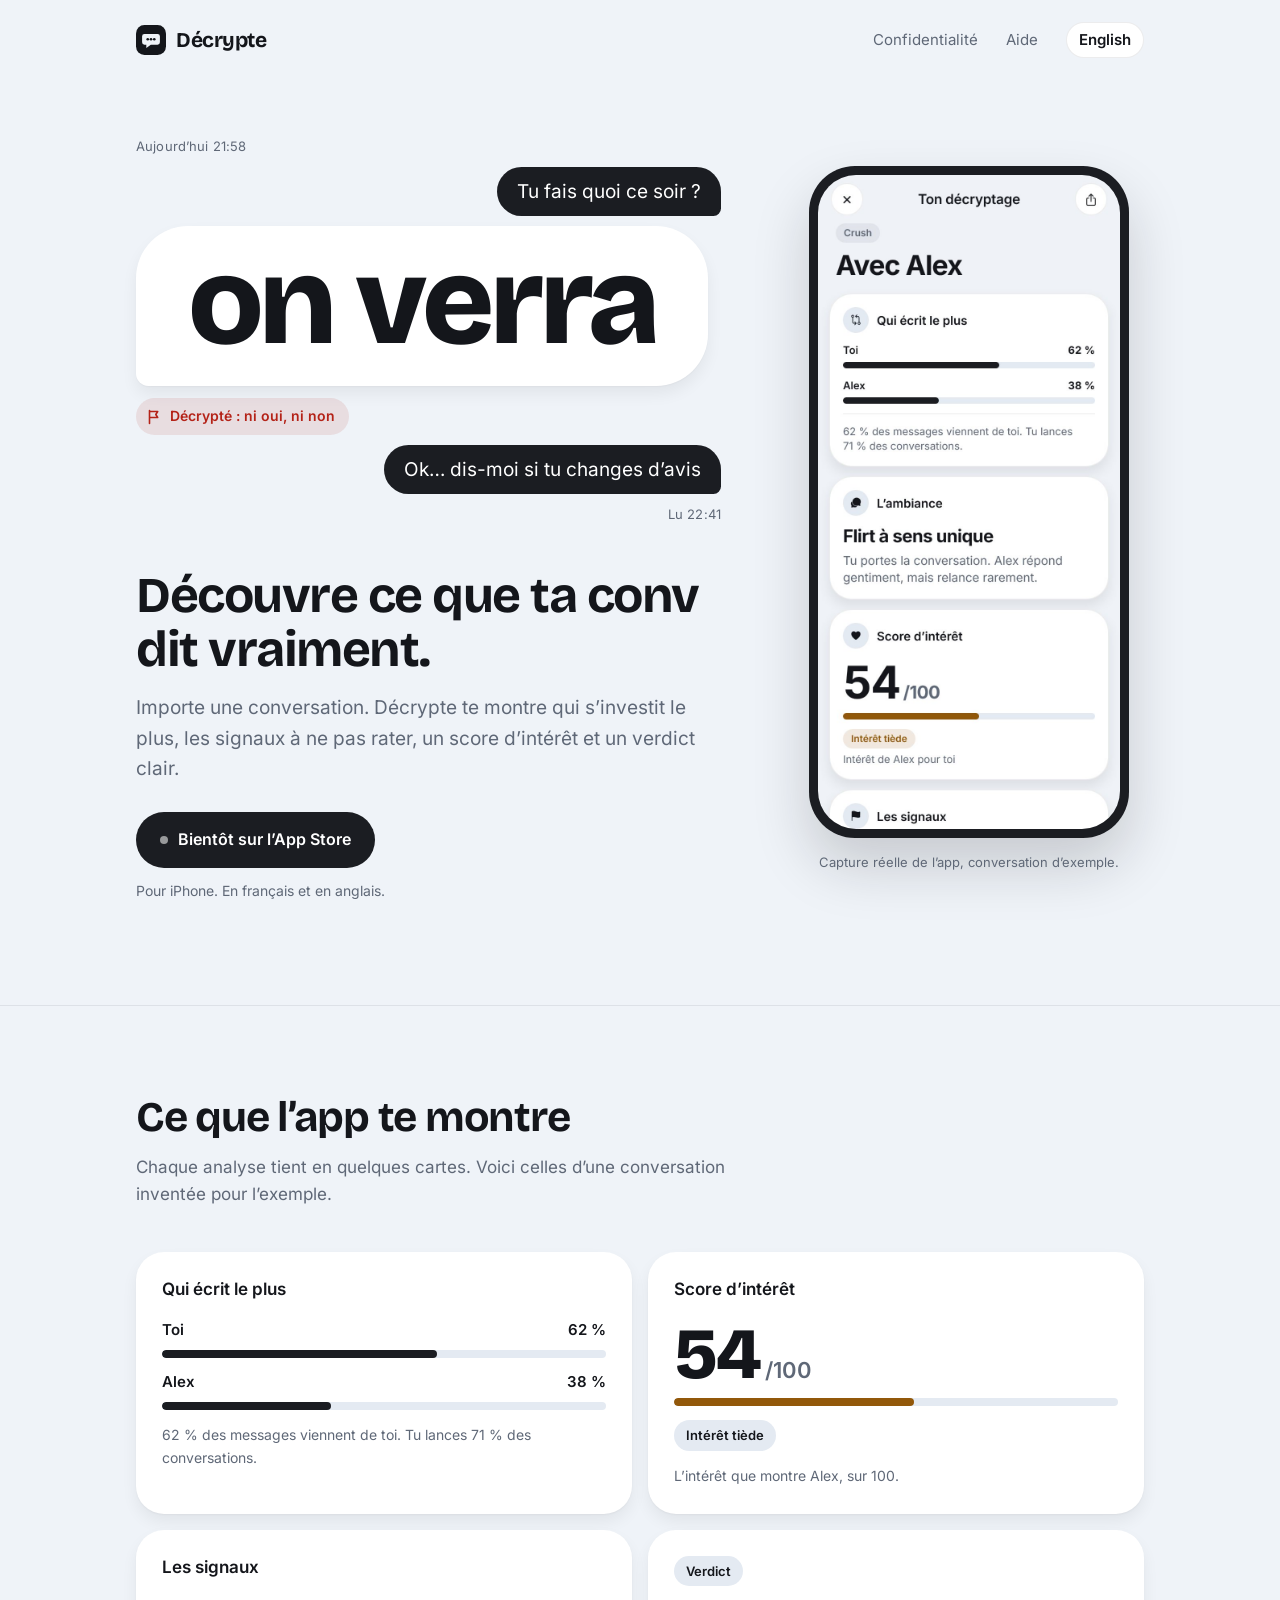
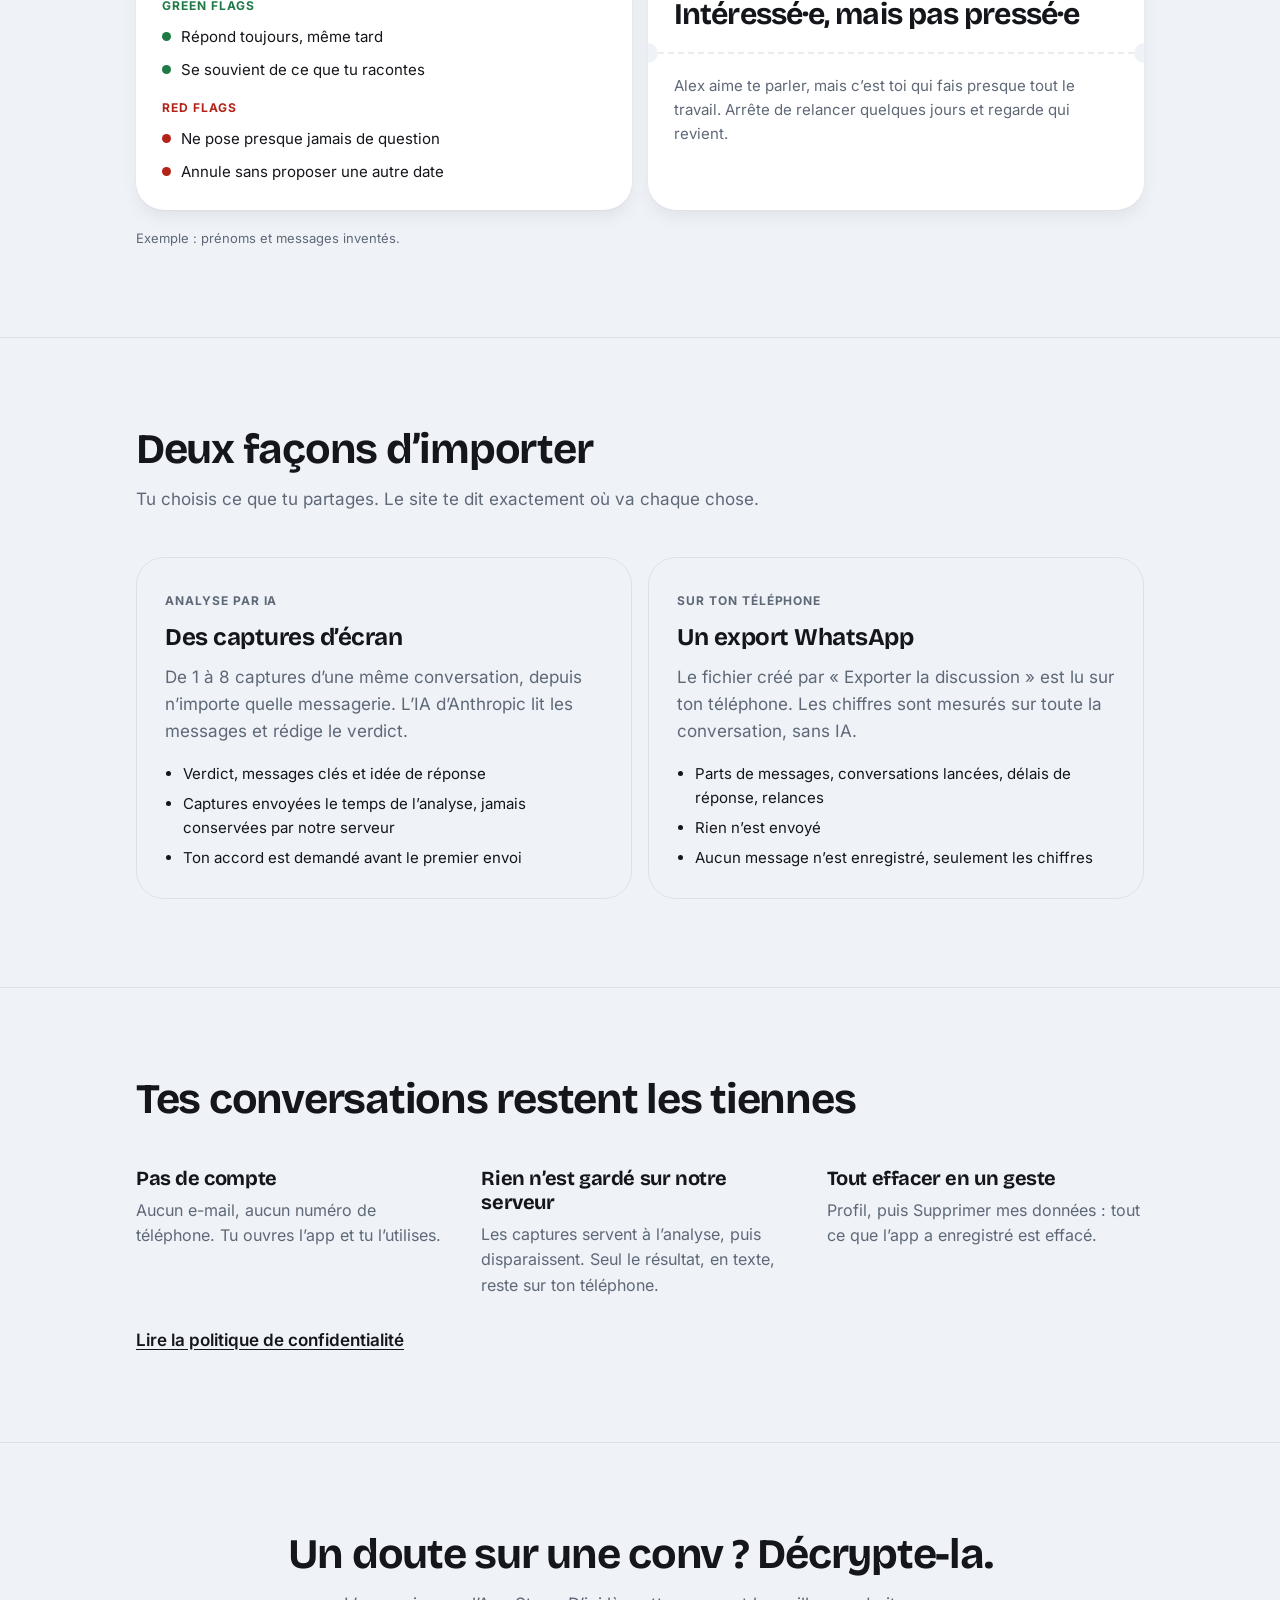
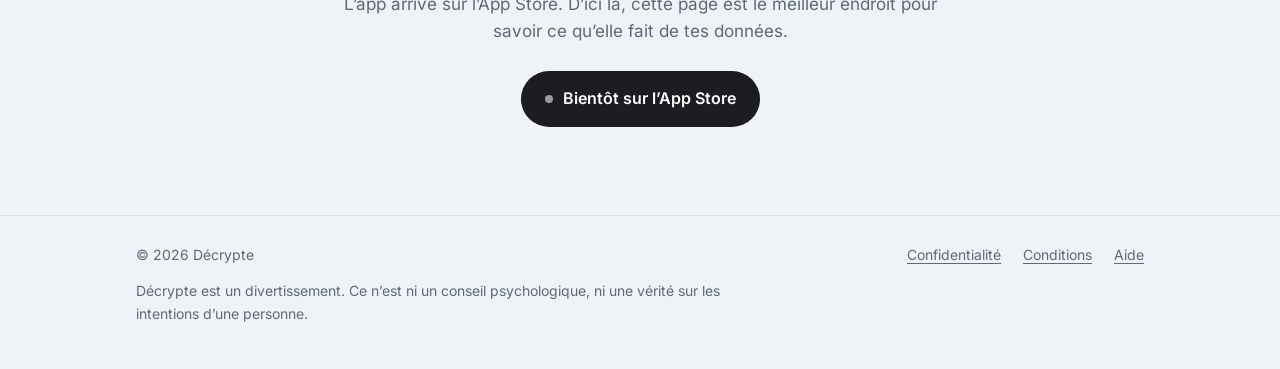
==== index.html @ 1b35c66e "Site de Décrypte : accueil, confidentialité, conditions et aide (français et anglais)" ====
<!doctype html>
<html lang="fr">
<head>
<meta charset="utf-8">
<meta name="viewport" content="width=device-width, initial-scale=1">
<title>Décrypte · Découvre ce que ta conv dit vraiment</title>
<meta name="description" content="Décrypte analyse une conversation par messages : qui s’investit le plus, les signaux, un score d’intérêt et un verdict. Bientôt sur l’App Store.">
<meta name="theme-color" content="#eff3f8" media="(prefers-color-scheme: light)">
<meta name="theme-color" content="#0e1116" media="(prefers-color-scheme: dark)">
<meta property="og:title" content="Décrypte · Découvre ce que ta conv dit vraiment">
<meta property="og:description" content="Décrypte analyse une conversation par messages : qui s’investit le plus, les signaux, un score d’intérêt et un verdict. Bientôt sur l’App Store.">
<meta property="og:type" content="website">
<link rel="alternate" hreflang="fr" href="/">
<link rel="alternate" hreflang="en" href="/en">
<link rel="icon" href="/assets/favicon.svg" type="image/svg+xml">
<link rel="preload" href="/assets/fonts/bricolage-grotesque.woff2" as="font" type="font/woff2" crossorigin>
<link rel="stylesheet" href="/assets/site.css">
</head>
<body>
<header class="wrap top">
  <a class="brand" href="/"><svg viewBox="0 0 32 32" aria-hidden="true"><rect width="32" height="32" rx="9" fill="currentColor"/><path d="M9 9.5h14a2.5 2.5 0 0 1 2.5 2.5v6.5A2.5 2.5 0 0 1 23 21h-7.2L11 24.6V21H9a2.5 2.5 0 0 1-2.5-2.5V12A2.5 2.5 0 0 1 9 9.5Z" fill="var(--bg)"/><circle cx="12.5" cy="15.25" r="1.4" fill="currentColor"/><circle cx="16" cy="15.25" r="1.4" fill="currentColor"/><circle cx="19.5" cy="15.25" r="1.4" fill="currentColor"/></svg>Décrypte</a>
  <nav class="top-links" aria-label="Accueil">
    <a class="hide-s" href="/privacy">Confidentialité</a>
    <a class="hide-s" href="/support">Aide</a>
    <a class="lang" href="/en" lang="en">English</a>
  </nav>
</header>
<main>
<div class="wrap hero">
  <div>
    <div class="thread" aria-hidden="true">
      <p class="stamp">Aujourd’hui 21:58</p>
      <p class="bubble out">Tu fais quoi ce soir ?</p>
      <p class="bubble in loud">on verra</p>
      <p class="decoded"><svg viewBox="0 0 16 16" aria-hidden="true"><path d="M3.5 1.5v13M3.5 2.5h8.2l-1.9 3 1.9 3H3.5" fill="none" stroke="currentColor" stroke-width="1.6" stroke-linecap="round" stroke-linejoin="round"/></svg>Décrypté : ni oui, ni non</p>
      <p class="bubble out">Ok… dis-moi si tu changes d’avis</p>
      <p class="stamp read">Lu 22:41</p>
    </div>
    <h1>Découvre ce que ta conv dit vraiment.</h1>
    <p class="lede">Importe une conversation. Décrypte te montre qui s’investit le plus, les signaux à ne pas rater, un score d’intérêt et un verdict clair.</p>
    <p class="soon"><i></i>Bientôt sur l’App Store</p>
    <p class="soon-note">Pour iPhone. En français et en anglais.</p>
  </div>
  <figure class="phone">
    <div class="phone-frame"><img src="/assets/app-resultat.jpg" width="750" height="1624" alt="Capture réelle de l’app, conversation d’exemple."></div>
    <figcaption>Capture réelle de l’app, conversation d’exemple.</figcaption>
  </figure>
</div>

<section class="band">
  <div class="wrap">
    <h2>Ce que l’app te montre</h2>
    <p class="intro">Chaque analyse tient en quelques cartes. Voici celles d’une conversation inventée pour l’exemple.</p>
    <div class="cards">
      <article class="card">
        <h3>Qui écrit le plus</h3>
        <div class="bar"><span>Toi</span><span>62 %</span></div><div class="track"><b style="width:62%"></b></div>
        <div class="bar"><span>Alex</span><span>38 %</span></div><div class="track"><b style="width:38%"></b></div>
        <p class="small">62 % des messages viennent de toi. Tu lances 71 % des conversations.</p>
      </article>
      <article class="card">
        <h3>Score d’intérêt</h3>
        <p class="score">54<span> /100</span></p>
        <div class="track warm"><b style="width:54%"></b></div>
        <span class="pill">Intérêt tiède</span>
        <p class="small">L’intérêt que montre Alex, sur 100.</p>
      </article>
      <article class="card">
        <h3>Les signaux</h3>
        <p class="label g">Green flags</p>
        <ul class="flags"><li class="g">Répond toujours, même tard</li><li class="g">Se souvient de ce que tu racontes</li></ul>
        <p class="label r">Red flags</p>
        <ul class="flags"><li class="r">Ne pose presque jamais de question</li><li class="r">Annule sans proposer une autre date</li></ul>
      </article>
      <article class="card ticket">
        <div class="ticket-top"><span class="pill" style="margin-top:0">Verdict</span><p class="verdict">Intéressé·e, mais pas pressé·e</p></div>
        <div class="ticket-cut"></div>
        <p class="ticket-bottom">Alex aime te parler, mais c’est toi qui fais presque tout le travail. Arrête de relancer quelques jours et regarde qui revient.</p>
      </article>
    </div>
    <p class="sample">Exemple : prénoms et messages inventés.</p>
  </div>
</section>

<section class="band">
  <div class="wrap">
    <h2>Deux façons d’importer</h2>
    <p class="intro">Tu choisis ce que tu partages. Le site te dit exactement où va chaque chose.</p>
    <div class="ways"><article class="way"><span class="where">Analyse par IA</span><h3>Des captures d’écran</h3><p>De 1 à 8 captures d’une même conversation, depuis n’importe quelle messagerie. L’IA d’Anthropic lit les messages et rédige le verdict.</p><ul><li>Verdict, messages clés et idée de réponse</li><li>Captures envoyées le temps de l’analyse, jamais conservées par notre serveur</li><li>Ton accord est demandé avant le premier envoi</li></ul></article><article class="way"><span class="where">Sur ton téléphone</span><h3>Un export WhatsApp</h3><p>Le fichier créé par « Exporter la discussion » est lu sur ton téléphone. Les chiffres sont mesurés sur toute la conversation, sans IA.</p><ul><li>Parts de messages, conversations lancées, délais de réponse, relances</li><li>Rien n’est envoyé</li><li>Aucun message n’est enregistré, seulement les chiffres</li></ul></article></div>
  </div>
</section>

<section class="band">
  <div class="wrap">
    <h2>Tes conversations restent les tiennes</h2>
    <div class="facts"><div><h3>Pas de compte</h3><p>Aucun e-mail, aucun numéro de téléphone. Tu ouvres l’app et tu l’utilises.</p></div><div><h3>Rien n’est gardé sur notre serveur</h3><p>Les captures servent à l’analyse, puis disparaissent. Seul le résultat, en texte, reste sur ton téléphone.</p></div><div><h3>Tout effacer en un geste</h3><p>Profil, puis Supprimer mes données : tout ce que l’app a enregistré est effacé.</p></div></div>
    <a class="more" href="/privacy">Lire la politique de confidentialité</a>
  </div>
</section>

<section class="band closing">
  <div class="wrap">
    <h2>Un doute sur une conv ? Décrypte-la.</h2>
    <p class="intro">L’app arrive sur l’App Store. D’ici là, cette page est le meilleur endroit pour savoir ce qu’elle fait de tes données.</p>
    <p class="soon"><i></i>Bientôt sur l’App Store</p>
  </div>
</section>
</main>
<footer class="foot">
  <div class="wrap">
    <div class="foot-row">
      <span>© 2026 Décrypte</span>
      <nav aria-label="Décrypte">
        <a href="/privacy">Confidentialité</a>
        <a href="/terms">Conditions</a>
        <a href="/support">Aide</a>
      </nav>
    </div>
    <p class="fine">Décrypte est un divertissement. Ce n’est ni un conseil psychologique, ni une vérité sur les intentions d’une personne.</p>
  </div>
</footer>
</body>
</html>
---- assets/site.css ----
/* Site de Décrypte. Couleurs et rayons repris du thème de l’app (« Brume claire », src/theme.ts). */
@font-face {
  font-family: "Bricolage Grotesque";
  src: url("/assets/fonts/bricolage-grotesque.woff2") format("woff2");
  font-weight: 200 800;
  font-display: swap;
}
@font-face {
  font-family: "Inter";
  src: url("/assets/fonts/inter.woff2") format("woff2");
  font-weight: 100 900;
  font-display: swap;
}

:root {
  --bg: #eff3f8;
  --surface: #ffffff;
  --raised: #e4eaf2;
  --ink: #14161b;
  --muted: #5f6877;
  --line: rgba(20, 22, 27, 0.08);
  --accent: #1b1d22;
  --on-accent: #ffffff;
  --green: #1f7a45;
  --red: #b42318;
  --red-soft: rgba(180, 35, 24, 0.1);
  --warn: #92580a;
  --shadow: 0 8px 16px rgba(0, 0, 0, 0.06), 0 1px 2px rgba(0, 0, 0, 0.04);
  --shadow-float: 0 28px 56px rgba(20, 22, 27, 0.18);
  --display: "Bricolage Grotesque", "Inter", system-ui, sans-serif;
  --body: "Inter", system-ui, -apple-system, "Segoe UI", sans-serif;
  --gutter: clamp(20px, 5vw, 56px);
  color-scheme: light dark;
}
@media (prefers-color-scheme: dark) {
  :root {
    --bg: #0e1116;
    --surface: #171b22;
    --raised: #212630;
    --ink: #f1f4f9;
    --muted: #9aa3b2;
    --line: rgba(241, 244, 249, 0.1);
    --accent: #f1f4f9;
    --on-accent: #0e1116;
    --green: #6fd09a;
    --red: #f4897b;
    --red-soft: rgba(244, 137, 123, 0.14);
    --warn: #e8b866;
    --shadow: 0 8px 16px rgba(0, 0, 0, 0.3);
    --shadow-float: 0 28px 56px rgba(0, 0, 0, 0.5);
  }
}

* { box-sizing: border-box; }
html { -webkit-text-size-adjust: 100%; scroll-behavior: smooth; }
body {
  margin: 0;
  background: var(--bg);
  color: var(--ink);
  font: 400 17px/1.6 var(--body);
  -webkit-font-smoothing: antialiased;
}
img { max-width: 100%; display: block; }
a { color: inherit; text-underline-offset: 3px; }
a:focus-visible, .lang:focus-visible { outline: 2px solid var(--ink); outline-offset: 3px; border-radius: 6px; }
h1, h2, h3, p { margin: 0; }

.wrap { max-width: 1120px; margin: 0 auto; padding: 0 var(--gutter); }

/* ---------- barre du haut ---------- */
.top { display: flex; align-items: center; justify-content: space-between; gap: 16px; padding-block: 22px; }
.brand { display: inline-flex; align-items: center; gap: 10px; text-decoration: none; font: 700 21px/1 var(--display); letter-spacing: -0.02em; }
.brand svg { width: 30px; height: 30px; }
.top-links { display: flex; align-items: center; gap: clamp(12px, 3vw, 28px); font-size: 15px; color: var(--muted); }
.top-links a { text-decoration: none; }
.top-links a:hover { color: var(--ink); }
.lang { border: 1px solid var(--line); border-radius: 999px; padding: 5px 12px; font-weight: 600; color: var(--ink); background: var(--surface); }
@media (max-width: 560px) { .top-links .hide-s { display: none; } }

/* ---------- ouverture : un fil de messages ---------- */
.hero { display: grid; gap: clamp(32px, 6vw, 72px); align-items: center; padding-block: clamp(24px, 5vw, 56px) clamp(56px, 8vw, 104px); }
@media (min-width: 900px) { .hero { grid-template-columns: minmax(0, 1.25fr) minmax(0, 0.75fr); } }

.thread { display: grid; gap: 10px; margin-bottom: clamp(28px, 4vw, 44px); }
.stamp { font-size: 13px; color: var(--muted); letter-spacing: 0.01em; }
.bubble { max-width: 100%; width: fit-content; padding: 12px 20px; border-radius: 26px; font-size: clamp(16px, 2vw, 19px); line-height: 1.35; }
.bubble.out { justify-self: end; background: var(--accent); color: var(--on-accent); border-bottom-right-radius: 8px; }
.bubble.in { background: var(--surface); box-shadow: var(--shadow); border-bottom-left-radius: 8px; }
/* Le message qui pose question, en très grand : c’est lui qu’on décrypte. */
.bubble.loud {
  padding: 0.14em 0.42em 0.2em;
  border-radius: 0.42em;
  border-bottom-left-radius: 0.1em;
  font: 800 clamp(60px, 10.5vw, 124px) / 0.95 var(--display);
  white-space: nowrap;
  letter-spacing: -0.045em;
}
.decoded { display: inline-flex; align-items: center; gap: 8px; width: fit-content; margin-top: 2px; padding: 7px 14px 7px 10px; border-radius: 999px; background: var(--red-soft); color: var(--red); font-size: 14px; font-weight: 600; }
.decoded svg { width: 16px; height: 16px; flex: none; }
.read { justify-self: end; }

.hero h1 { font: 700 clamp(30px, 4.4vw, 50px) / 1.08 var(--display); letter-spacing: -0.03em; max-width: 15em; }
.lede { margin-top: 16px; max-width: 34em; color: var(--muted); font-size: clamp(17px, 1.6vw, 19px); }
.soon { display: inline-flex; align-items: center; gap: 10px; margin-top: 28px; padding: 15px 24px; border-radius: 999px; background: var(--accent); color: var(--on-accent); font-weight: 600; font-size: 16px; }
.soon i { width: 8px; height: 8px; border-radius: 50%; background: currentColor; opacity: 0.55; }
.soon-note { margin-top: 12px; font-size: 14px; color: var(--muted); }

.phone { justify-self: center; width: min(100%, 320px); margin: 0; }
.phone-frame { padding: 9px; border-radius: 46px; background: var(--accent); box-shadow: var(--shadow-float); }
.phone-frame img { border-radius: 38px; width: 100%; height: auto; }
.phone figcaption { margin-top: 14px; text-align: center; font-size: 13px; color: var(--muted); }

/* Apparition du fil, une seule fois, au chargement. */
@media (prefers-reduced-motion: no-preference) {
  .thread > * { opacity: 0; transform: translateY(10px); animation: rise 0.5s cubic-bezier(0.2, 0.7, 0.2, 1) forwards; }
  .thread > :nth-child(2) { animation-delay: 0.15s; }
  .thread > :nth-child(3) { animation-delay: 0.55s; }
  .thread > :nth-child(4) { animation-delay: 1.25s; }
  .thread > :nth-child(5) { animation-delay: 1.7s; }
  .thread > :nth-child(6) { animation-delay: 1.85s; }
  @keyframes rise { to { opacity: 1; transform: none; } }
}

/* ---------- sections ---------- */
.band { padding: clamp(48px, 7vw, 88px) 0; border-top: 1px solid var(--line); }
.band h2 { font: 700 clamp(28px, 3.6vw, 42px) / 1.1 var(--display); letter-spacing: -0.03em; max-width: 18em; }
.band .intro { margin-top: 14px; max-width: 38em; color: var(--muted); }

.cards { display: grid; gap: 16px; margin-top: clamp(28px, 4vw, 44px); }
@media (min-width: 720px) { .cards { grid-template-columns: repeat(2, minmax(0, 1fr)); } }
.card { background: var(--surface); border-radius: 28px; padding: 26px; box-shadow: var(--shadow); }
.card h3 { font: 600 17px/1.3 var(--body); margin-bottom: 18px; }
.card .small { margin-top: 14px; font-size: 14px; color: var(--muted); }

.bar { display: flex; justify-content: space-between; font-size: 15px; font-weight: 600; margin-top: 12px; }
.track { height: 8px; margin-top: 8px; border-radius: 999px; background: var(--raised); overflow: hidden; }
.track b { display: block; height: 100%; border-radius: 999px; background: var(--accent); }
.track.warm b { background: var(--warn); }

.score { font: 800 72px/1 var(--display); letter-spacing: -0.04em; }
.score span { font: 600 22px/1 var(--body); color: var(--muted); letter-spacing: 0; }
.pill { display: inline-block; margin-top: 14px; padding: 5px 12px; border-radius: 999px; background: var(--raised); font-size: 13px; font-weight: 600; }

.flags { list-style: none; margin: 0; padding: 0; display: grid; gap: 9px; font-size: 15px; }
.flags li { display: flex; gap: 10px; align-items: baseline; }
.flags li::before { content: ""; flex: none; width: 9px; height: 9px; border-radius: 50%; transform: translateY(-1px); }
.flags .g::before { background: var(--green); }
.flags .r::before { background: var(--red); }
.label { margin: 16px 0 10px; font-size: 12px; font-weight: 700; letter-spacing: 0.08em; text-transform: uppercase; }
.label.g { color: var(--green); margin-top: 0; }
.label.r { color: var(--red); }

/* La carte verdict de l’app : un billet découpé par une perforation. */
.ticket { position: relative; padding: 0; overflow: hidden; }
.ticket-top { padding: 26px 26px 20px; }
.ticket-top .verdict { font: 700 clamp(24px, 2.6vw, 30px) / 1.12 var(--display); letter-spacing: -0.03em; margin-top: 12px; }
.ticket-cut { position: relative; border-top: 2px dashed var(--line); }
.ticket-cut::before, .ticket-cut::after { content: ""; position: absolute; top: -11px; width: 20px; height: 20px; border-radius: 50%; background: var(--bg); }
.ticket-cut::before { left: -10px; }
.ticket-cut::after { right: -10px; }
.ticket-bottom { padding: 20px 26px 26px; color: var(--muted); font-size: 15px; }
.sample { margin-top: 18px; font-size: 13px; color: var(--muted); }

.ways { display: grid; gap: 16px; margin-top: clamp(28px, 4vw, 44px); }
@media (min-width: 720px) { .ways { grid-template-columns: repeat(2, minmax(0, 1fr)); } }
.way { border: 1px solid var(--line); border-radius: 28px; padding: 28px; }
.way h3 { font: 700 24px/1.15 var(--display); letter-spacing: -0.02em; }
.way .where { display: inline-block; margin-bottom: 14px; font-size: 12px; font-weight: 700; letter-spacing: 0.08em; text-transform: uppercase; color: var(--muted); }
.way p { margin-top: 12px; color: var(--muted); }
.way ul { margin: 16px 0 0; padding: 0 0 0 18px; display: grid; gap: 6px; font-size: 15px; }

.facts { display: grid; gap: 28px; margin-top: clamp(28px, 4vw, 44px); }
@media (min-width: 720px) { .facts { grid-template-columns: repeat(3, minmax(0, 1fr)); } }
.facts h3 { font: 700 20px/1.2 var(--display); letter-spacing: -0.02em; }
.facts p { margin-top: 8px; color: var(--muted); font-size: 16px; }
.more { display: inline-block; margin-top: 28px; font-weight: 600; }

.closing { text-align: center; }
.closing h2 { margin: 0 auto; }
.closing .soon { margin-top: 26px; }
.closing .intro { margin-left: auto; margin-right: auto; }

/* ---------- pied de page ---------- */
.foot { border-top: 1px solid var(--line); padding: 28px 0 44px; font-size: 14px; color: var(--muted); }
.foot-row { display: flex; flex-wrap: wrap; gap: 10px 24px; align-items: center; justify-content: space-between; }
.foot nav { display: flex; flex-wrap: wrap; gap: 8px 22px; }
.foot .fine { margin-top: 14px; max-width: 46em; }

/* ---------- pages de texte (confidentialité, conditions, aide) ---------- */
.doc { max-width: 720px; padding: clamp(24px, 5vw, 56px) 0 clamp(56px, 8vw, 96px); }
.doc h1 { font: 700 clamp(36px, 6vw, 60px) / 1.02 var(--display); letter-spacing: -0.035em; }
.doc .updated { margin-top: 14px; font-size: 14px; color: var(--muted); }
.doc section { margin-top: 36px; }
.doc h2 { font: 700 22px/1.25 var(--display); letter-spacing: -0.02em; }
.doc section p { margin-top: 10px; color: var(--muted); }
.doc section p a { color: var(--ink); font-weight: 600; }
.doc ol { margin: 10px 0 0; padding-left: 22px; color: var(--muted); display: grid; gap: 4px; }
.back { display: inline-block; margin-top: 44px; font-weight: 600; }
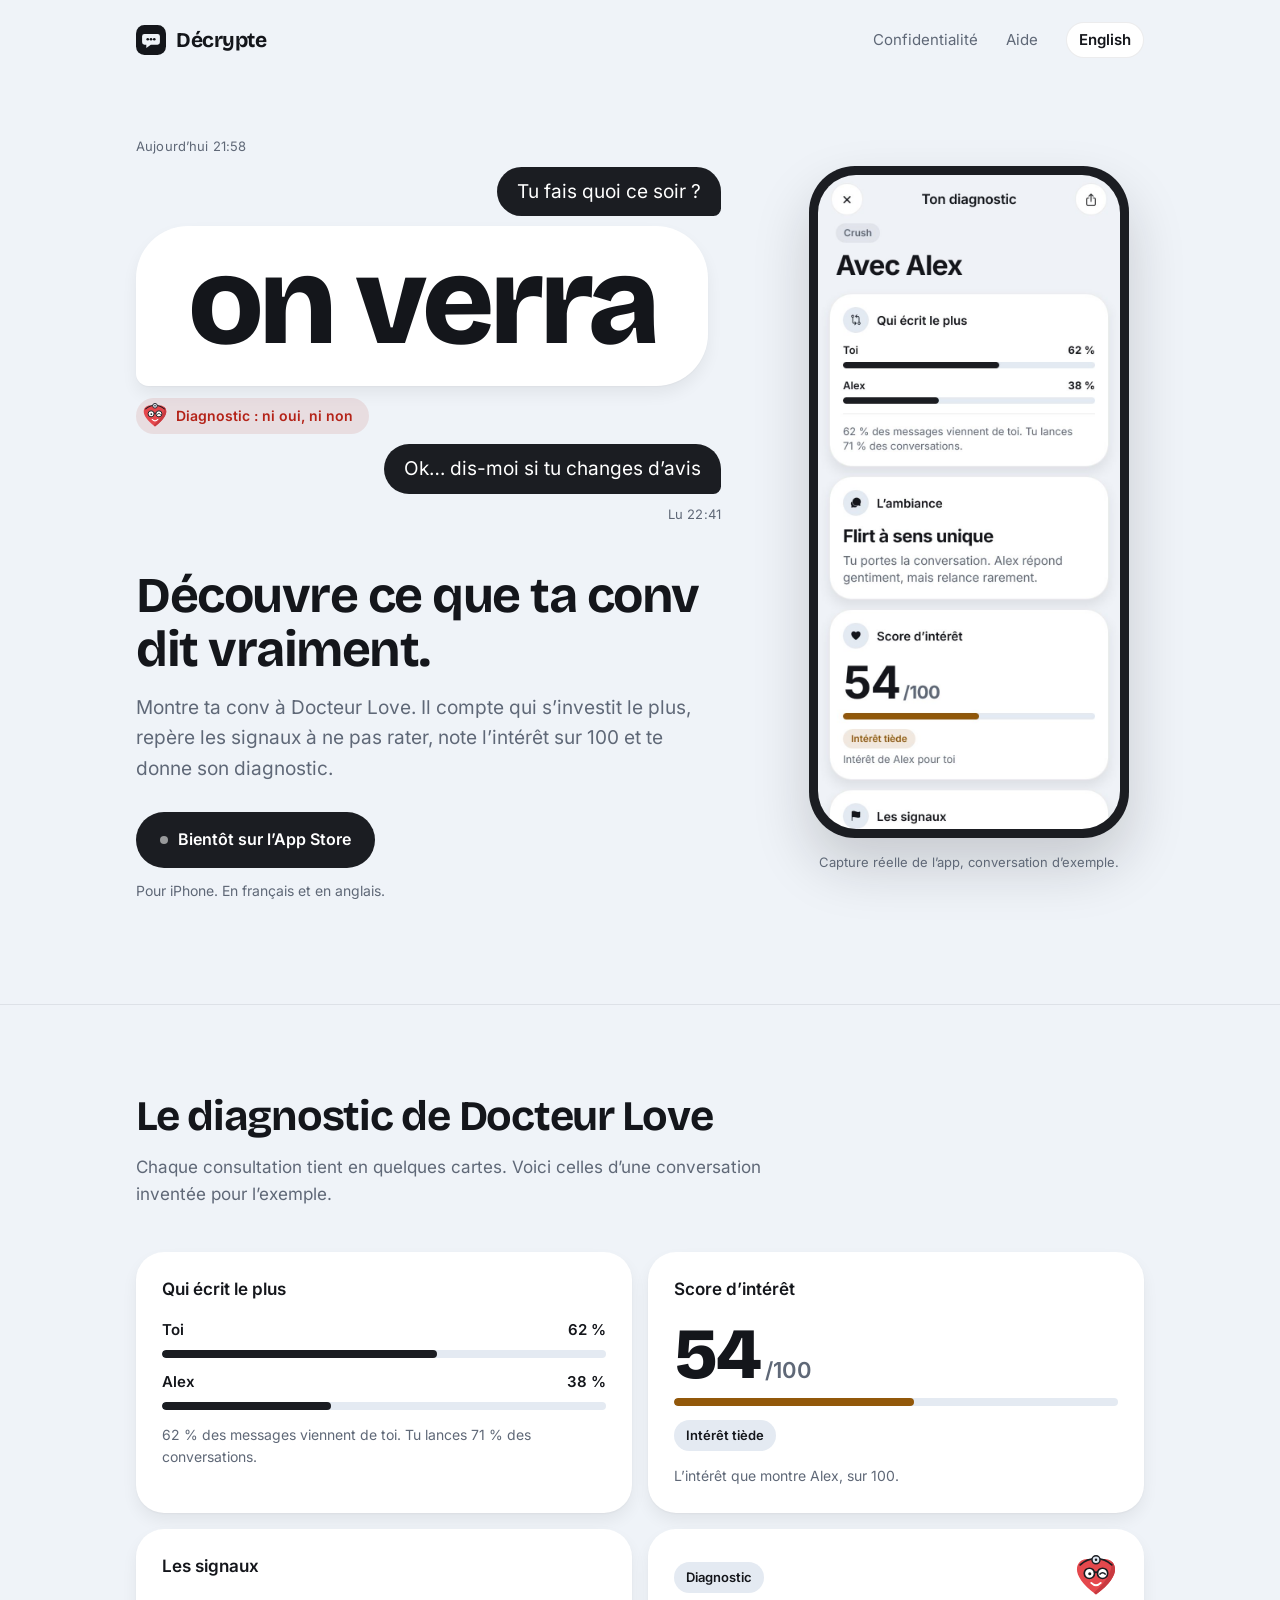
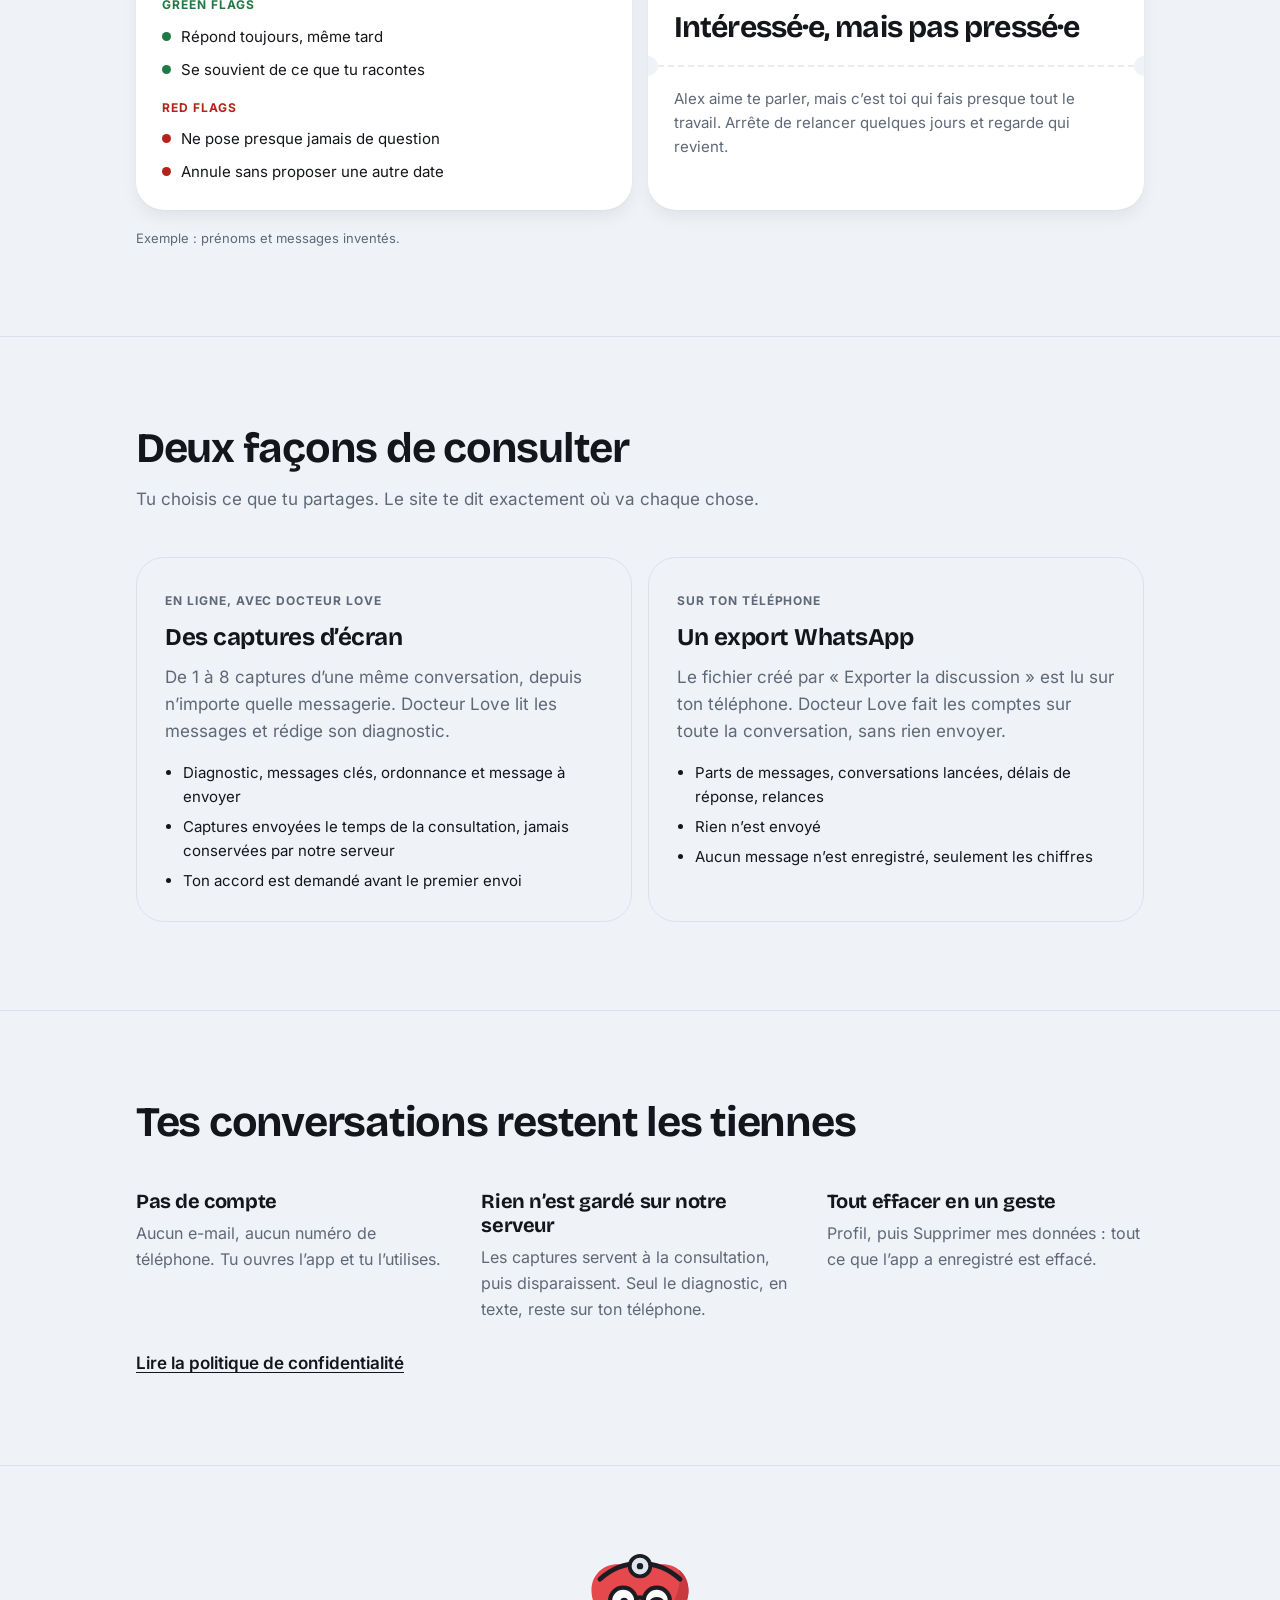
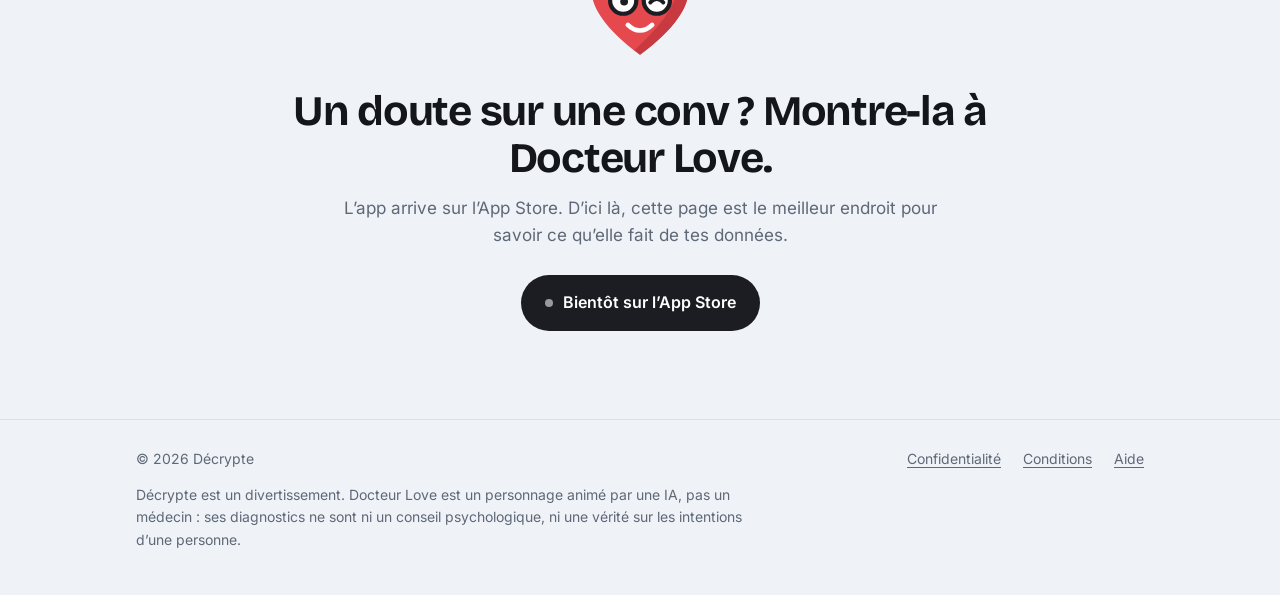
==== commit 9444f6b2: "Docteur Love arrive sur le site : accueil, carte diagnostic et textes" ====
--- a/index.html
+++ b/index.html
@@ -4,11 +4,11 @@
 <meta charset="utf-8">
 <meta name="viewport" content="width=device-width, initial-scale=1">
 <title>Décrypte · Découvre ce que ta conv dit vraiment</title>
-<meta name="description" content="Décrypte analyse une conversation par messages : qui s’investit le plus, les signaux, un score d’intérêt et un verdict. Bientôt sur l’App Store.">
+<meta name="description" content="Montre ta conversation à Docteur Love : qui s’investit le plus, les signaux, un score d’intérêt et son diagnostic. Bientôt sur l’App Store.">
 <meta name="theme-color" content="#eff3f8" media="(prefers-color-scheme: light)">
 <meta name="theme-color" content="#0e1116" media="(prefers-color-scheme: dark)">
 <meta property="og:title" content="Décrypte · Découvre ce que ta conv dit vraiment">
-<meta property="og:description" content="Décrypte analyse une conversation par messages : qui s’investit le plus, les signaux, un score d’intérêt et un verdict. Bientôt sur l’App Store.">
+<meta property="og:description" content="Montre ta conversation à Docteur Love : qui s’investit le plus, les signaux, un score d’intérêt et son diagnostic. Bientôt sur l’App Store.">
 <meta property="og:type" content="website">
 <link rel="alternate" hreflang="fr" href="/">
 <link rel="alternate" hreflang="en" href="/en">
@@ -32,12 +32,12 @@
       <p class="stamp">Aujourd’hui 21:58</p>
       <p class="bubble out">Tu fais quoi ce soir ?</p>
       <p class="bubble in loud">on verra</p>
-      <p class="decoded"><svg viewBox="0 0 16 16" aria-hidden="true"><path d="M3.5 1.5v13M3.5 2.5h8.2l-1.9 3 1.9 3H3.5" fill="none" stroke="currentColor" stroke-width="1.6" stroke-linecap="round" stroke-linejoin="round"/></svg>Décrypté : ni oui, ni non</p>
+      <p class="decoded"><img src="/assets/doctor-love.svg" width="26" height="26" alt="">Diagnostic : ni oui, ni non</p>
       <p class="bubble out">Ok… dis-moi si tu changes d’avis</p>
       <p class="stamp read">Lu 22:41</p>
     </div>
     <h1>Découvre ce que ta conv dit vraiment.</h1>
-    <p class="lede">Importe une conversation. Décrypte te montre qui s’investit le plus, les signaux à ne pas rater, un score d’intérêt et un verdict clair.</p>
+    <p class="lede">Montre ta conv à Docteur Love. Il compte qui s’investit le plus, repère les signaux à ne pas rater, note l’intérêt sur 100 et te donne son diagnostic.</p>
     <p class="soon"><i></i>Bientôt sur l’App Store</p>
     <p class="soon-note">Pour iPhone. En français et en anglais.</p>
   </div>
@@ -49,8 +49,8 @@
 
 <section class="band">
   <div class="wrap">
-    <h2>Ce que l’app te montre</h2>
-    <p class="intro">Chaque analyse tient en quelques cartes. Voici celles d’une conversation inventée pour l’exemple.</p>
+    <h2>Le diagnostic de Docteur Love</h2>
+    <p class="intro">Chaque consultation tient en quelques cartes. Voici celles d’une conversation inventée pour l’exemple.</p>
     <div class="cards">
       <article class="card">
         <h3>Qui écrit le plus</h3>
@@ -73,7 +73,7 @@
         <ul class="flags"><li class="r">Ne pose presque jamais de question</li><li class="r">Annule sans proposer une autre date</li></ul>
       </article>
       <article class="card ticket">
-        <div class="ticket-top"><span class="pill" style="margin-top:0">Verdict</span><p class="verdict">Intéressé·e, mais pas pressé·e</p></div>
+        <div class="ticket-top"><div class="ticket-head"><span class="pill" style="margin-top:0">Diagnostic</span><img src="/assets/doctor-love.svg" width="44" height="44" alt=""></div><p class="verdict">Intéressé·e, mais pas pressé·e</p></div>
         <div class="ticket-cut"></div>
         <p class="ticket-bottom">Alex aime te parler, mais c’est toi qui fais presque tout le travail. Arrête de relancer quelques jours et regarde qui revient.</p>
       </article>
@@ -84,23 +84,24 @@
 
 <section class="band">
   <div class="wrap">
-    <h2>Deux façons d’importer</h2>
+    <h2>Deux façons de consulter</h2>
     <p class="intro">Tu choisis ce que tu partages. Le site te dit exactement où va chaque chose.</p>
-    <div class="ways"><article class="way"><span class="where">Analyse par IA</span><h3>Des captures d’écran</h3><p>De 1 à 8 captures d’une même conversation, depuis n’importe quelle messagerie. L’IA d’Anthropic lit les messages et rédige le verdict.</p><ul><li>Verdict, messages clés et idée de réponse</li><li>Captures envoyées le temps de l’analyse, jamais conservées par notre serveur</li><li>Ton accord est demandé avant le premier envoi</li></ul></article><article class="way"><span class="where">Sur ton téléphone</span><h3>Un export WhatsApp</h3><p>Le fichier créé par « Exporter la discussion » est lu sur ton téléphone. Les chiffres sont mesurés sur toute la conversation, sans IA.</p><ul><li>Parts de messages, conversations lancées, délais de réponse, relances</li><li>Rien n’est envoyé</li><li>Aucun message n’est enregistré, seulement les chiffres</li></ul></article></div>
+    <div class="ways"><article class="way"><span class="where">En ligne, avec Docteur Love</span><h3>Des captures d’écran</h3><p>De 1 à 8 captures d’une même conversation, depuis n’importe quelle messagerie. Docteur Love lit les messages et rédige son diagnostic.</p><ul><li>Diagnostic, messages clés, ordonnance et message à envoyer</li><li>Captures envoyées le temps de la consultation, jamais conservées par notre serveur</li><li>Ton accord est demandé avant le premier envoi</li></ul></article><article class="way"><span class="where">Sur ton téléphone</span><h3>Un export WhatsApp</h3><p>Le fichier créé par « Exporter la discussion » est lu sur ton téléphone. Docteur Love fait les comptes sur toute la conversation, sans rien envoyer.</p><ul><li>Parts de messages, conversations lancées, délais de réponse, relances</li><li>Rien n’est envoyé</li><li>Aucun message n’est enregistré, seulement les chiffres</li></ul></article></div>
   </div>
 </section>
 
 <section class="band">
   <div class="wrap">
     <h2>Tes conversations restent les tiennes</h2>
-    <div class="facts"><div><h3>Pas de compte</h3><p>Aucun e-mail, aucun numéro de téléphone. Tu ouvres l’app et tu l’utilises.</p></div><div><h3>Rien n’est gardé sur notre serveur</h3><p>Les captures servent à l’analyse, puis disparaissent. Seul le résultat, en texte, reste sur ton téléphone.</p></div><div><h3>Tout effacer en un geste</h3><p>Profil, puis Supprimer mes données : tout ce que l’app a enregistré est effacé.</p></div></div>
+    <div class="facts"><div><h3>Pas de compte</h3><p>Aucun e-mail, aucun numéro de téléphone. Tu ouvres l’app et tu l’utilises.</p></div><div><h3>Rien n’est gardé sur notre serveur</h3><p>Les captures servent à la consultation, puis disparaissent. Seul le diagnostic, en texte, reste sur ton téléphone.</p></div><div><h3>Tout effacer en un geste</h3><p>Profil, puis Supprimer mes données : tout ce que l’app a enregistré est effacé.</p></div></div>
     <a class="more" href="/privacy">Lire la politique de confidentialité</a>
   </div>
 </section>
 
 <section class="band closing">
   <div class="wrap">
-    <h2>Un doute sur une conv ? Décrypte-la.</h2>
+    <img class="closing-doc" src="/assets/doctor-love.svg" width="112" height="112" alt="Docteur Love">
+    <h2>Un doute sur une conv ? Montre-la à Docteur Love.</h2>
     <p class="intro">L’app arrive sur l’App Store. D’ici là, cette page est le meilleur endroit pour savoir ce qu’elle fait de tes données.</p>
     <p class="soon"><i></i>Bientôt sur l’App Store</p>
   </div>
@@ -116,7 +117,7 @@
         <a href="/support">Aide</a>
       </nav>
     </div>
-    <p class="fine">Décrypte est un divertissement. Ce n’est ni un conseil psychologique, ni une vérité sur les intentions d’une personne.</p>
+    <p class="fine">Décrypte est un divertissement. Docteur Love est un personnage animé par une IA, pas un médecin : ses diagnostics ne sont ni un conseil psychologique, ni une vérité sur les intentions d’une personne.</p>
   </div>
 </footer>
 </body>
--- a/assets/site.css
+++ b/assets/site.css
@@ -95,8 +95,8 @@
   white-space: nowrap;
   letter-spacing: -0.045em;
 }
-.decoded { display: inline-flex; align-items: center; gap: 8px; width: fit-content; margin-top: 2px; padding: 7px 14px 7px 10px; border-radius: 999px; background: var(--red-soft); color: var(--red); font-size: 14px; font-weight: 600; }
-.decoded svg { width: 16px; height: 16px; flex: none; }
+.decoded { display: inline-flex; align-items: center; gap: 8px; width: fit-content; margin-top: 2px; padding: 5px 16px 5px 6px; border-radius: 999px; background: var(--red-soft); color: var(--red); font-size: 14px; font-weight: 600; }
+.decoded img { width: 26px; height: 26px; flex: none; }
 .read { justify-self: end; }
 
 .hero h1 { font: 700 clamp(30px, 4.4vw, 50px) / 1.08 var(--display); letter-spacing: -0.03em; max-width: 15em; }
@@ -153,6 +153,8 @@
 /* La carte verdict de l’app : un billet découpé par une perforation. */
 .ticket { position: relative; padding: 0; overflow: hidden; }
 .ticket-top { padding: 26px 26px 20px; }
+.ticket-head { display: flex; align-items: center; justify-content: space-between; }
+.ticket-head img { width: 44px; height: 44px; }
 .ticket-top .verdict { font: 700 clamp(24px, 2.6vw, 30px) / 1.12 var(--display); letter-spacing: -0.03em; margin-top: 12px; }
 .ticket-cut { position: relative; border-top: 2px dashed var(--line); }
 .ticket-cut::before, .ticket-cut::after { content: ""; position: absolute; top: -11px; width: 20px; height: 20px; border-radius: 50%; background: var(--bg); }
@@ -177,6 +179,7 @@
 
 .closing { text-align: center; }
 .closing h2 { margin: 0 auto; }
+.closing-doc { margin: 0 auto 22px; width: 112px; height: 112px; }
 .closing .soon { margin-top: 26px; }
 .closing .intro { margin-left: auto; margin-right: auto; }
 
